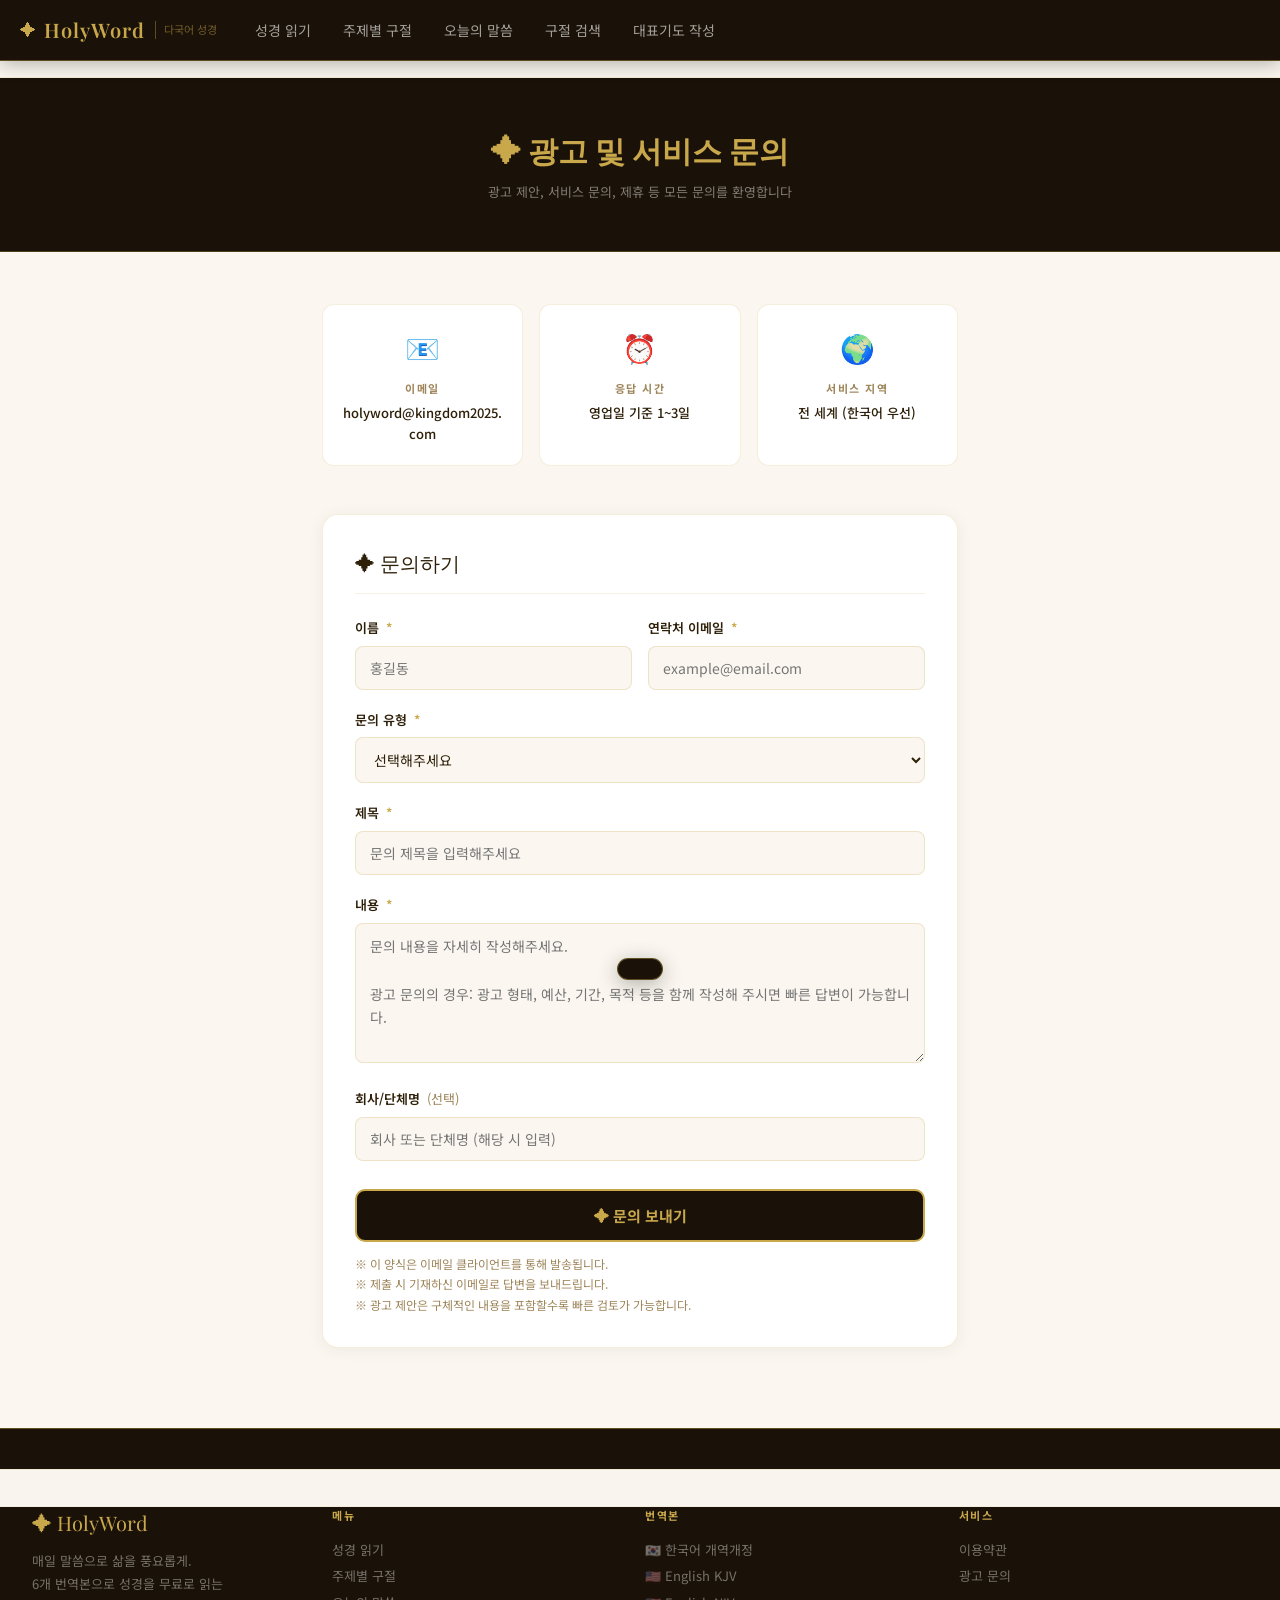
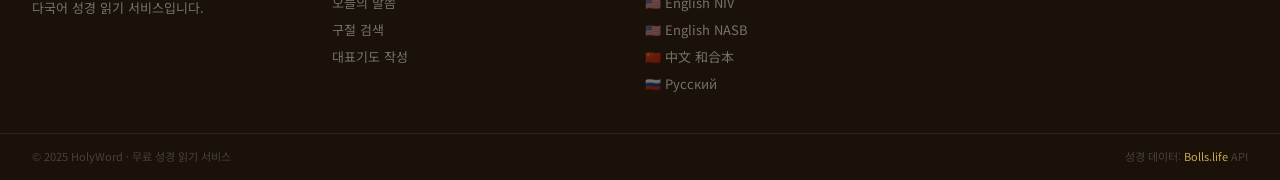
==== contact.html @ 4556d0f0 "Add files via upload" ====
<!DOCTYPE html>
<html lang="ko">
<head>
<meta charset="UTF-8">
<meta name="viewport" content="width=device-width, initial-scale=1.0">
<title>광고 문의 | HolyWord</title>
<link href="https://fonts.googleapis.com/css2?family=Playfair+Display:wght@400;700&family=Noto+Sans+KR:wght@300;400;500;700&display=swap" rel="stylesheet">
<script async src="https://pagead2.googlesyndication.com/pagead/js/adsbygoogle.js?client=ca-pub-8675368228460145" crossorigin="anonymous"></script>
<link rel="stylesheet" href="../css/style.css">
<style>
.contact-hero{background:#1A1208;padding:48px 32px;text-align:center;border-bottom:1px solid rgba(201,168,76,0.3);}
.contact-hero h1{font-family:'Playfair Display',serif;color:#C9A84C;font-size:30px;margin-bottom:8px;}
.contact-hero p{color:rgba(255,255,255,0.45);font-size:13px;}
.contact-wrap{max-width:700px;margin:0 auto;padding:52px 32px 80px;}

/* 정보 카드 */
.info-cards{display:grid;grid-template-columns:repeat(3,1fr);gap:16px;margin-bottom:48px;}
.info-card{background:white;border:1px solid rgba(201,168,76,0.2);border-radius:12px;padding:20px;text-align:center;}
.info-card-icon{font-size:28px;margin-bottom:10px;}
.info-card-title{font-size:11px;color:#9E855A;text-transform:uppercase;letter-spacing:1.5px;margin-bottom:6px;font-weight:700;}
.info-card-val{font-size:13px;color:#2D1F08;font-weight:500;word-break:break-all;}

/* 폼 */
.form-section{background:white;border:1px solid rgba(201,168,76,0.2);border-radius:16px;padding:32px;box-shadow:0 2px 16px rgba(0,0,0,0.06);}
.form-title{font-family:'Playfair Display',serif;font-size:20px;color:#2D1F08;margin-bottom:24px;padding-bottom:14px;border-bottom:1px solid rgba(201,168,76,0.15);}
.form-row{margin-bottom:20px;}
.form-label{display:block;font-size:13px;font-weight:600;color:#2D1F08;margin-bottom:7px;}
.form-label span{color:#C9A84C;margin-left:3px;}
.form-input,.form-select,.form-textarea{
  width:100%;background:#FBF7F0;border:1px solid rgba(201,168,76,0.25);
  border-radius:8px;color:#2D1F08;padding:11px 14px;font-size:14px;
  font-family:'Noto Sans KR',sans-serif;outline:none;transition:border-color 0.2s;
  box-sizing:border-box;
}
.form-input:focus,.form-select:focus,.form-textarea:focus{border-color:#C9A84C;background:white;}
.form-textarea{resize:vertical;min-height:140px;line-height:1.7;}
.form-select option{background:white;color:#2D1F08;}
.form-row-2{display:grid;grid-template-columns:1fr 1fr;gap:16px;}
.submit-btn{
  width:100%;background:#1A1208;color:#C9A84C;border:2px solid #C9A84C;
  padding:14px;border-radius:10px;font-size:15px;font-weight:700;cursor:pointer;
  font-family:'Noto Sans KR',sans-serif;transition:all 0.2s;margin-top:8px;
}
.submit-btn:hover{background:#C9A84C;color:#1A1208;}
.form-notice{font-size:12px;color:#9E855A;margin-top:12px;line-height:1.7;word-break:keep-all;}

/* 완료 메시지 */
.success-msg{
  display:none;text-align:center;padding:48px 24px;
  background:#FBF7F0;border-radius:12px;border:1px solid rgba(201,168,76,0.2);
}
.success-msg.show{display:block;}
.success-icon{font-size:48px;margin-bottom:16px;}
.success-title{font-family:'Playfair Display',serif;font-size:22px;color:#C9A84C;margin-bottom:10px;}
.success-desc{font-size:14px;color:#6B5735;line-height:1.7;}

.toast{position:fixed;bottom:-80px;left:50%;transform:translateX(-50%);background:#1A1208;color:#C9A84C;padding:10px 22px;border-radius:24px;font-size:13px;border:1px solid rgba(201,168,76,0.4);transition:bottom 0.3s;z-index:9999;white-space:nowrap;font-family:'Noto Sans KR',sans-serif;}
.toast.show{bottom:30px;}

@media(max-width:600px){
  .info-cards{grid-template-columns:1fr;}
  .form-row-2{grid-template-columns:1fr;}
}
</style>
</head>
<body>

<header class="site-header">
  <div class="header-inner">
    <a href="../index.html" class="logo">
      <span class="logo-cross">✦</span>
      <span class="logo-text">HolyWord</span>
      <span class="logo-sub">다국어 성경</span>
    </a>
    <nav class="header-nav">
      <a href="../index.html" class="nav-link">성경 읽기</a>
      <a href="topics.html" class="nav-link">주제별 구절</a>
      <a href="daily.html" class="nav-link">오늘의 말씀</a>
      <a href="search.html" class="nav-link">구절 검색</a>
      <a href="prayer.html" class="nav-link">대표기도 작성</a>
    </nav>
  </div>
</header>

<!-- 상단 광고 -->
<div style="text-align:center;padding:8px 0;background:#F9F5EE;border-bottom:1px solid rgba(201,168,76,0.15);">
  <ins class="adsbygoogle" style="display:block"
       data-ad-client="ca-pub-8675368228460145"
       data-ad-slot="2926108557"
       data-ad-format="auto"
       data-full-width-responsive="true"></ins>
  <script>(adsbygoogle = window.adsbygoogle || []).push({});</script>
</div>

<div class="contact-hero">
  <h1>✦ 광고 및 서비스 문의</h1>
  <p>광고 제안, 서비스 문의, 제휴 등 모든 문의를 환영합니다</p>
</div>

<div class="contact-wrap">

  <!-- 안내 카드 -->
  <div class="info-cards">
    <div class="info-card">
      <div class="info-card-icon">📧</div>
      <div class="info-card-title">이메일</div>
      <div class="info-card-val">holyword@kingdom2025.com</div>
    </div>
    <div class="info-card">
      <div class="info-card-icon">⏰</div>
      <div class="info-card-title">응답 시간</div>
      <div class="info-card-val">영업일 기준 1~3일</div>
    </div>
    <div class="info-card">
      <div class="info-card-icon">🌍</div>
      <div class="info-card-title">서비스 지역</div>
      <div class="info-card-val">전 세계 (한국어 우선)</div>
    </div>
  </div>

  <!-- 중간 광고 -->
  <div style="margin-bottom:32px;text-align:center;">
    <ins class="adsbygoogle" style="display:block"
         data-ad-client="ca-pub-8675368228460145"
         data-ad-slot="2240680444"
         data-ad-format="auto"
         data-full-width-responsive="true"></ins>
    <script>(adsbygoogle = window.adsbygoogle || []).push({});</script>
  </div>

  <!-- 문의 폼 -->
  <div class="form-section" id="formSection">
    <div class="form-title">✦ 문의하기</div>

    <div class="form-row-2">
      <div class="form-row">
        <label class="form-label">이름 <span>*</span></label>
        <input type="text" class="form-input" id="fName" placeholder="홍길동">
      </div>
      <div class="form-row">
        <label class="form-label">연락처 이메일 <span>*</span></label>
        <input type="email" class="form-input" id="fEmail" placeholder="example@email.com">
      </div>
    </div>

    <div class="form-row">
      <label class="form-label">문의 유형 <span>*</span></label>
      <select class="form-select" id="fType">
        <option value="">선택해주세요</option>
        <option value="ad_propose">광고 제안</option>
        <option value="ad_inquiry">광고 문의</option>
        <option value="partnership">제휴 / 협업</option>
        <option value="service">서비스 문의</option>
        <option value="error">오류 신고</option>
        <option value="other">기타</option>
      </select>
    </div>

    <div class="form-row">
      <label class="form-label">제목 <span>*</span></label>
      <input type="text" class="form-input" id="fSubject" placeholder="문의 제목을 입력해주세요">
    </div>

    <div class="form-row">
      <label class="form-label">내용 <span>*</span></label>
      <textarea class="form-textarea" id="fContent"
        placeholder="문의 내용을 자세히 작성해주세요.&#10;&#10;광고 문의의 경우: 광고 형태, 예산, 기간, 목적 등을 함께 작성해 주시면 빠른 답변이 가능합니다."></textarea>
    </div>

    <div class="form-row">
      <label class="form-label">회사/단체명 <span style="color:#9E855A;font-weight:400;">(선택)</span></label>
      <input type="text" class="form-input" id="fCompany" placeholder="회사 또는 단체명 (해당 시 입력)">
    </div>

    <button class="submit-btn" onclick="submitForm()">✦ 문의 보내기</button>

    <p class="form-notice">
      ※ 이 양식은 이메일 클라이언트를 통해 발송됩니다.<br>
      ※ 제출 시 기재하신 이메일로 답변을 보내드립니다.<br>
      ※ 광고 제안은 구체적인 내용을 포함할수록 빠른 검토가 가능합니다.
    </p>
  </div>

  <!-- 완료 메시지 -->
  <div class="success-msg" id="successMsg">
    <div class="success-icon">✉️</div>
    <div class="success-title">문의가 전송되었습니다!</div>
    <p class="success-desc">
      소중한 문의 감사합니다.<br>
      영업일 기준 1~3일 내에 이메일로 답변드리겠습니다.<br><br>
      <a href="../index.html" style="color:#C9A84C;text-decoration:none;font-weight:700;">← 성경 읽기로 돌아가기</a>
    </p>
  </div>

</div>

<footer class="site-footer">

  <!-- 푸터 상단 디스플레이 광고 (중간 위치) -->
  <div style="padding:18px 32px;background:#F9F5EE;border-top:1px solid rgba(201,168,76,0.15);border-bottom:1px solid rgba(201,168,76,0.1);text-align:center;">
    <ins class="adsbygoogle"
         style="display:block"
         data-ad-client="ca-pub-8675368228460145"
         data-ad-slot="4520193575"
         data-ad-format="auto"
         data-full-width-responsive="true"></ins>
    <script>(adsbygoogle = window.adsbygoogle || []).push({});</script>
  </div>

  <div class="footer-inner">

    <!-- 브랜드 -->
    <div class="footer-brand">
      <div class="footer-logo">✦ HolyWord</div>
      <p class="footer-desc">
        매일 말씀으로 삶을 풍요롭게.<br>
        6개 번역본으로 성경을 무료로 읽는<br>
        다국어 성경 읽기 서비스입니다.
      </p>
    </div>

    <div class="footer-links-group">

      <!-- 메뉴 -->
      <div class="footer-col">
        <div class="footer-col-title">메뉴</div>
        <a href="../index.html">성경 읽기</a>
        <a href="topics.html">주제별 구절</a>
        <a href="daily.html">오늘의 말씀</a>
        <a href="search.html">구절 검색</a>
        <a href="prayer.html">대표기도 작성</a>
      </div>

      <!-- 번역본 -->
      <div class="footer-col">
        <div class="footer-col-title">번역본</div>
        <a href="../index.html?lang=KRV">🇰🇷 한국어 개역개정</a>
        <a href="../index.html?lang=KJV">🇺🇸 English KJV</a>
        <a href="../index.html?lang=NIV">🇺🇸 English NIV</a>
        <a href="../index.html?lang=NASB">🇺🇸 English NASB</a>
        <a href="../index.html?lang=CUV">🇨🇳 中文 和合本</a>
        <a href="../index.html?lang=SYNOD">🇷🇺 Русский</a>
      </div>

      <!-- 서비스 -->
      <div class="footer-col">
        <div class="footer-col-title">서비스</div>
        <a href="terms.html">이용약관</a>
        <a href="contact.html">광고 문의</a>
      </div>

    </div>
  </div>

  <div class="footer-bottom">
    <span>© 2025 HolyWord · 무료 성경 읽기 서비스</span>
    <span>성경 데이터: <a href="https://bolls.life" target="_blank" rel="noopener" style="color:#C9A84C;text-decoration:none;">Bolls.life</a> API</span>
  </div>
</footer>

<div class="toast" id="toast"></div>

<script>
function submitForm() {
  const name    = document.getElementById('fName').value.trim();
  const email   = document.getElementById('fEmail').value.trim();
  const type    = document.getElementById('fType').value;
  const subject = document.getElementById('fSubject').value.trim();
  const content = document.getElementById('fContent').value.trim();
  const company = document.getElementById('fCompany').value.trim();

  if (!name)    { showToast('이름을 입력해주세요'); return; }
  if (!email || !email.includes('@')) { showToast('올바른 이메일을 입력해주세요'); return; }
  if (!type)    { showToast('문의 유형을 선택해주세요'); return; }
  if (!subject) { showToast('제목을 입력해주세요'); return; }
  if (!content || content.length < 10) { showToast('내용을 10자 이상 입력해주세요'); return; }

  // mailto 링크로 이메일 발송
  const typeLabels = {
    ad_propose: '광고 제안', ad_inquiry: '광고 문의',
    partnership: '제휴/협업', service: '서비스 문의',
    error: '오류 신고', other: '기타'
  };
  const bodyText = [
    `[문의 유형] ${typeLabels[type] || type}`,
    `[이름] ${name}`,
    `[이메일] ${email}`,
    company ? `[회사/단체] ${company}` : '',
    '',
    `[내용]`,
    content,
    '',
    '---',
    'HolyWord 문의 양식을 통해 발송된 메일입니다.',
    'https://bible2.kingdom2025.com'
  ].filter(Boolean).join('\n');

  const mailtoLink = `mailto:holyword@kingdom2025.com?subject=${encodeURIComponent('[HolyWord] ' + subject)}&body=${encodeURIComponent(bodyText)}`;
  window.location.href = mailtoLink;

  // 완료 화면 표시
  setTimeout(() => {
    document.getElementById('formSection').style.display = 'none';
    document.getElementById('successMsg').classList.add('show');
  }, 500);
}

function showToast(msg) {
  const t = document.getElementById('toast');
  t.textContent = msg;
  t.classList.add('show');
  setTimeout(() => t.classList.remove('show'), 2500);
}
</script>
</body>
</html>
---- css/style.css ----
/* =============================================
   HOLYWORD - 다국어 성경 읽기 서비스
   Main Stylesheet
   ============================================= */

*, *::before, *::after {
  box-sizing: border-box;
  margin: 0;
  padding: 0;
}

:root {
  --gold: #C9A84C;
  --gold-light: #F5E6C0;
  --gold-dark: #9A7A2E;
  --dark: #1A1208;
  --dark2: #241A0D;
  --dark3: #2D2010;
  --cream: #FBF7F0;
  --cream2: #F5EFE5;
  --text-primary: #2D1F08;
  --text-secondary: #6B5735;
  --text-muted: #9E855A;
  --border: rgba(201,168,76,0.2);
  --border-strong: rgba(201,168,76,0.4);
  --white: #FFFFFF;
  --ad-bg: #F9F5EE;
  --ad-border: rgba(201,168,76,0.3);
  --radius-sm: 6px;
  --radius-md: 10px;
  --radius-lg: 16px;
  --shadow-sm: 0 1px 4px rgba(0,0,0,0.06);
  --shadow-md: 0 4px 16px rgba(0,0,0,0.1);
  --font-serif: 'Playfair Display', 'Noto Serif', Georgia, serif;
  --font-sans: 'Noto Sans KR', sans-serif;
  --font-size-verse: 18px;
}

html { scroll-behavior: smooth; }

body {
  font-family: var(--font-sans);
  background: var(--cream);
  color: var(--text-primary);
  font-size: 15px;
  line-height: 1.6;
  -webkit-font-smoothing: antialiased;
}

a { color: inherit; text-decoration: none; }
button { cursor: pointer; font-family: var(--font-sans); }

/* ============================================= */
/* HEADER */
/* ============================================= */
.site-header {
  position: sticky;
  top: 0;
  z-index: 200;
  background: var(--dark);
  border-bottom: 1px solid var(--border-strong);
  box-shadow: 0 2px 20px rgba(0,0,0,0.3);
}

.header-inner {
  max-width: 1600px;
  margin: 0 auto;
  padding: 0 20px;
  height: 60px;
  display: flex;
  align-items: center;
  gap: 24px;
}

.logo {
  display: flex;
  align-items: center;
  gap: 8px;
  flex-shrink: 0;
}
.logo-cross { color: var(--gold); font-size: 16px; }
.logo-text {
  font-family: var(--font-serif);
  color: var(--gold);
  font-size: 20px;
  letter-spacing: 1px;
  font-weight: 600;
}
.logo-sub {
  color: rgba(201,168,76,0.5);
  font-size: 11px;
  border-left: 1px solid var(--border-strong);
  padding-left: 8px;
  margin-left: 2px;
}

.header-nav {
  display: flex;
  gap: 4px;
  flex: 1;
}
.nav-link {
  color: rgba(255,255,255,0.6);
  padding: 6px 14px;
  border-radius: var(--radius-sm);
  font-size: 14px;
  transition: all 0.2s;
}
.nav-link:hover { color: var(--gold); background: rgba(201,168,76,0.1); }
.nav-link.active { color: var(--gold); }

/* 언어 선택 */
.lang-picker { position: relative; }
.lang-current {
  display: flex;
  align-items: center;
  gap: 6px;
  background: rgba(201,168,76,0.1);
  border: 1px solid var(--border-strong);
  color: var(--gold);
  padding: 6px 12px;
  border-radius: 20px;
  font-size: 13px;
  transition: all 0.2s;
  white-space: nowrap;
}
.lang-current:hover { background: rgba(201,168,76,0.2); }
.chevron { font-size: 10px; opacity: 0.7; }

.lang-dropdown {
  position: absolute;
  top: calc(100% + 8px);
  right: 0;
  background: var(--dark2);
  border: 1px solid var(--border-strong);
  border-radius: var(--radius-md);
  overflow: hidden;
  min-width: 160px;
  display: none;
  box-shadow: var(--shadow-md);
  z-index: 300;
}
.lang-dropdown.open { display: block; }
.lang-dropdown button {
  display: block;
  width: 100%;
  text-align: left;
  background: transparent;
  border: none;
  color: rgba(255,255,255,0.75);
  padding: 10px 16px;
  font-size: 13px;
  transition: all 0.15s;
}
.lang-dropdown button:hover { background: rgba(201,168,76,0.15); color: var(--gold); }

.hamburger {
  display: none;
  flex-direction: column;
  gap: 5px;
  background: none;
  border: none;
  padding: 8px;
}
.hamburger span {
  display: block;
  width: 22px;
  height: 2px;
  background: var(--gold);
  border-radius: 2px;
  transition: all 0.3s;
}

/* ============================================= */
/* AD ZONES */
/* ============================================= */
/* 광고 - 자연스럽게 (박스 없음) */
.ad-zone { display: block; }
.ad-label { display: none; }
.ad-placeholder { display: none; }
.ad-demo-text { display: none; }
.ad-in-article { margin: 24px 0; text-align: center; }
.ad-leaderboard { padding: 6px 0; text-align: center; background: transparent; }

/* ============================================= */
/* MAIN LAYOUT */
/* ============================================= */
.main-wrapper {
  display: grid;
  grid-template-columns: 230px 1fr 340px;
  max-width: 1600px;
  margin: 0 auto;
  min-height: calc(100vh - 200px);
}

/* ============================================= */
/* LEFT SIDEBAR - BIBLE LIST */
/* ============================================= */
.sidebar-bible-list {
  background: var(--dark2);
  border-right: 1px solid var(--border-strong);
  overflow-y: auto;
  max-height: calc(100vh - 152px);
  position: sticky;
  top: 60px;
  scrollbar-width: thin;
  scrollbar-color: var(--border-strong) transparent;
}

.sidebar-search {
  padding: 12px;
  position: sticky;
  top: 0;
  background: var(--dark2);
  z-index: 10;
  border-bottom: 1px solid var(--border);
}

.sidebar-search input {
  width: 100%;
  background: rgba(255,255,255,0.08);
  border: 1px solid var(--border-strong);
  border-radius: var(--radius-sm);
  color: #DDD;
  padding: 7px 10px;
  font-size: 12px;
  font-family: var(--font-sans);
  outline: none;
  transition: border-color 0.2s;
}
.sidebar-search input::placeholder { color: rgba(255,255,255,0.3); }
.sidebar-search input:focus { border-color: var(--gold); }

.testament-group { margin-bottom: 8px; }

.testament-header {
  padding: 14px 14px 6px;
  font-size: 10px;
  color: var(--gold);
  text-transform: uppercase;
  letter-spacing: 2px;
  font-weight: 700;
  border-top: 1px solid var(--border);
}

.book-category {
  padding: 8px 14px 3px;
  font-size: 9px;
  color: rgba(201,168,76,0.5);
  text-transform: uppercase;
  letter-spacing: 1.5px;
}

.book-item {
  display: block;
  width: 100%;
  text-align: left;
  background: transparent;
  border: none;
  border-left: 2px solid transparent;
  color: rgba(220,210,195,0.8);
  padding: 7px 14px;
  font-size: 13px;
  transition: all 0.15s;
  line-height: 1.4;
}
.book-item:hover {
  background: rgba(201,168,76,0.08);
  color: var(--gold-light);
  border-left-color: rgba(201,168,76,0.4);
}
.book-item.active {
  background: rgba(201,168,76,0.15);
  color: var(--gold);
  border-left-color: var(--gold);
  font-weight: 500;
}

/* ============================================= */
/* MAIN CONTENT */
/* ============================================= */
.content-main {
  padding: 28px 36px 48px;
  min-width: 0;
}

.breadcrumb {
  display: flex;
  align-items: center;
  gap: 6px;
  font-size: 12px;
  color: var(--text-muted);
  margin-bottom: 20px;
}
.bc-sep { opacity: 0.5; }

.chapter-header {
  display: flex;
  align-items: flex-end;
  justify-content: space-between;
  margin-bottom: 16px;
  flex-wrap: wrap;
  gap: 12px;
}

.chapter-book-name {
  font-family: var(--font-serif);
  font-size: 32px;
  color: var(--dark);
  font-weight: 700;
  line-height: 1.2;
}

.chapter-number {
  font-size: 13px;
  color: var(--text-muted);
  font-style: italic;
  margin-top: 4px;
}

.chapter-controls {
  display: flex;
  gap: 8px;
}

.ctrl-btn {
  display: flex;
  align-items: center;
  gap: 6px;
  background: var(--dark);
  color: var(--gold);
  border: 1px solid var(--border-strong);
  padding: 8px 16px;
  border-radius: var(--radius-sm);
  font-size: 13px;
  transition: all 0.2s;
}
.ctrl-btn:hover { background: var(--gold); color: var(--dark); border-color: var(--gold); }

.reading-toolbar {
  display: flex;
  align-items: center;
  gap: 10px;
  padding: 10px 0;
  border-bottom: 1px solid var(--border);
  margin-bottom: 16px;
  flex-wrap: wrap;
}

.toolbar-label { font-size: 12px; color: var(--text-muted); }
.toolbar-sep { color: var(--border-strong); }

.font-btn {
  background: transparent;
  border: 1px solid var(--border);
  color: var(--text-secondary);
  padding: 3px 10px;
  border-radius: 4px;
  font-size: 12px;
  transition: all 0.15s;
}
.font-btn:hover { border-color: var(--gold); color: var(--gold); }

.progress-mini {
  width: 80px;
  height: 4px;
  background: var(--border);
  border-radius: 2px;
  overflow: hidden;
}
.progress-mini-fill {
  height: 100%;
  background: var(--gold);
  border-radius: 2px;
  transition: width 0.4s ease;
}
.progress-text { font-size: 11px; color: var(--text-muted); }

.chapter-grid-wrapper {
  margin-bottom: 24px;
}
.chapter-grid {
  display: flex;
  flex-wrap: wrap;
  gap: 5px;
}

.ch-num-btn {
  width: 36px;
  height: 36px;
  background: transparent;
  border: 1px solid var(--border);
  border-radius: 50%;
  color: var(--text-muted);
  font-size: 12px;
  transition: all 0.15s;
  display: flex;
  align-items: center;
  justify-content: center;
}
.ch-num-btn:hover { border-color: var(--gold); color: var(--gold); background: rgba(201,168,76,0.05); }
.ch-num-btn.active { background: var(--gold); color: var(--dark); border-color: var(--gold); font-weight: 700; }

/* ============================================= */
/* BIBLE TEXT */
/* ============================================= */
.bible-text {
  font-size: var(--font-size-verse);
  line-height: 1;
  margin-bottom: 12px;
}

.verse-row {
  display: flex;
  gap: 12px;
  padding: 11px 12px;
  border-radius: var(--radius-sm);
  cursor: pointer;
  transition: background 0.15s;
  margin-bottom: 4px;
  position: relative;
}
.verse-row:hover { background: rgba(201,168,76,0.06); }
.verse-row.highlighted {
  background: rgba(201,168,76,0.12);
  border-left: 3px solid var(--gold);
  padding-left: 9px;
}

.v-num {
  font-family: var(--font-serif);
  font-size: 11px;
  color: var(--gold);
  font-weight: 700;
  min-width: 20px;
  margin-top: 5px;
  flex-shrink: 0;
}

.v-text {
  font-family: var(--font-serif);
  font-size: inherit;
  color: var(--text-primary);
  line-height: 1.8;
  letter-spacing: 0.01em;
}

/* 로딩 */
.loading-spinner {
  display: flex;
  flex-direction: column;
  align-items: center;
  gap: 16px;
  padding: 60px 0;
  color: var(--text-muted);
  font-size: 14px;
}
.spinner {
  width: 32px;
  height: 32px;
  border: 3px solid var(--border);
  border-top-color: var(--gold);
  border-radius: 50%;
  animation: spin 0.8s linear infinite;
}
@keyframes spin { to { transform: rotate(360deg); } }

/* ============================================= */
/* CHAPTER NAV BOTTOM */
/* ============================================= */
.chapter-nav-bottom {
  display: flex;
  align-items: center;
  justify-content: space-between;
  gap: 16px;
  margin: 36px 0;
  padding: 20px;
  background: var(--cream2);
  border-radius: var(--radius-lg);
  border: 1px solid var(--border);
}

.nav-big-btn {
  background: var(--dark);
  color: var(--gold);
  border: 1px solid var(--border-strong);
  padding: 10px 22px;
  border-radius: var(--radius-sm);
  font-size: 14px;
  transition: all 0.2s;
}
.nav-big-btn:hover { background: rgba(201,168,76,0.15); }
.nav-big-btn.primary { background: var(--gold); color: var(--dark); font-weight: 600; }
.nav-big-btn.primary:hover { background: var(--gold-dark); }

.nav-book-info {
  font-family: var(--font-serif);
  font-size: 16px;
  color: var(--text-secondary);
  text-align: center;
}

/* 관련 구절 */
.related-section { margin-top: 40px; }
.related-title {
  font-family: var(--font-serif);
  font-size: 18px;
  margin-bottom: 16px;
  color: var(--text-primary);
}
.related-grid {
  display: grid;
  grid-template-columns: repeat(3, 1fr);
  gap: 10px;
}
.related-card {
  background: var(--cream2);
  border: 1px solid var(--border);
  border-radius: var(--radius-sm);
  padding: 12px 14px;
  font-size: 13px;
  color: var(--text-secondary);
  text-align: center;
  transition: all 0.2s;
}
.related-card:hover { border-color: var(--gold); color: var(--gold); background: rgba(201,168,76,0.05); }

/* ============================================= */
/* RIGHT SIDEBAR */
/* ============================================= */
.sidebar-right {
  background: var(--cream2);
  border-left: 1px solid var(--border);
  padding: 20px 18px;
  overflow-y: auto;
  max-height: calc(100vh - 152px);
  position: sticky;
  top: 60px;
  scrollbar-width: thin;
}

.widget {
  margin-bottom: 24px;
  padding-bottom: 24px;
  border-bottom: 1px solid var(--border);
}
.widget:last-child { border-bottom: none; }

.widget-header {
  font-size: 11px;
  color: var(--text-muted);
  text-transform: uppercase;
  letter-spacing: 1.5px;
  font-weight: 600;
  margin-bottom: 14px;
}

/* 오늘의 말씀 */
.daily-verse-widget {
  background: var(--dark);
  border-radius: var(--radius-md);
  padding: 20px;
  border: 1px solid var(--border-strong);
}
.daily-verse-text {
  font-family: var(--font-serif);
  font-size: 14px;
  color: #E8DCC8;
  line-height: 1.75;
  font-style: italic;
  margin-bottom: 12px;
}
.daily-verse-ref {
  font-size: 12px;
  color: var(--gold);
  font-weight: 600;
  margin-bottom: 14px;
}
.share-verse-btn {
  width: 100%;
  background: rgba(201,168,76,0.15);
  border: 1px solid var(--border-strong);
  color: var(--gold);
  padding: 8px;
  border-radius: var(--radius-sm);
  font-size: 12px;
  transition: all 0.2s;
}
.share-verse-btn:hover { background: var(--gold); color: var(--dark); }

/* 공유 버튼 */
.share-buttons {
  display: grid;
  grid-template-columns: 1fr 1fr;
  gap: 8px;
}
.share-btn {
  display: flex;
  align-items: center;
  justify-content: center;
  gap: 6px;
  padding: 9px 10px;
  border-radius: var(--radius-sm);
  font-size: 12px;
  border: 1px solid var(--border);
  background: transparent;
  color: var(--text-secondary);
  transition: all 0.2s;
  white-space: nowrap;
}
.share-btn:hover { background: var(--gold); color: var(--dark); border-color: var(--gold); }

/* 주제 목록 */
.topic-list { display: flex; flex-direction: column; gap: 4px; }
.topic-item {
  display: flex;
  align-items: center;
  gap: 8px;
  padding: 8px 10px;
  border-radius: var(--radius-sm);
  font-size: 13px;
  color: var(--text-secondary);
  transition: all 0.15s;
  border: 1px solid transparent;
}
.topic-item:hover { background: rgba(201,168,76,0.08); border-color: var(--border); color: var(--gold-dark); }

/* 뉴스레터 */
.newsletter-widget {
  background: linear-gradient(135deg, var(--dark2), var(--dark3));
  border-radius: var(--radius-md);
  padding: 20px;
  border: 1px solid var(--border-strong);
}
.newsletter-widget .widget-header { color: var(--gold); }
.newsletter-desc { font-size: 13px; color: rgba(220,210,195,0.8); margin-bottom: 14px; line-height: 1.5; }
.email-input {
  width: 100%;
  background: rgba(255,255,255,0.08);
  border: 1px solid var(--border-strong);
  border-radius: var(--radius-sm);
  color: #DDD;
  padding: 9px 12px;
  font-size: 13px;
  font-family: var(--font-sans);
  margin-bottom: 8px;
  outline: none;
  transition: border-color 0.2s;
}
.email-input:focus { border-color: var(--gold); }
.email-input::placeholder { color: rgba(255,255,255,0.3); }
.subscribe-btn {
  width: 100%;
  background: var(--gold);
  color: var(--dark);
  border: none;
  padding: 10px;
  border-radius: var(--radius-sm);
  font-size: 13px;
  font-weight: 700;
  transition: all 0.2s;
}
.subscribe-btn:hover { background: var(--gold-dark); }
.newsletter-note { font-size: 10px; color: rgba(255,255,255,0.3); text-align: center; margin-top: 8px; }

/* ============================================= */
/* VERSE POPUP */
/* ============================================= */
.verse-popup {
  position: fixed;
  bottom: -200px;
  left: 50%;
  transform: translateX(-50%);
  background: var(--dark);
  border: 1px solid var(--border-strong);
  border-radius: var(--radius-md);
  padding: 16px 20px;
  max-width: 480px;
  width: 90%;
  box-shadow: 0 8px 40px rgba(0,0,0,0.4);
  transition: bottom 0.3s cubic-bezier(0.34, 1.56, 0.64, 1);
  z-index: 500;
}
.verse-popup.show { bottom: 24px; }
.popup-verse {
  font-family: var(--font-serif);
  font-size: 14px;
  color: #E8DCC8;
  margin-bottom: 14px;
  line-height: 1.7;
  font-style: italic;
}
.popup-actions {
  display: flex;
  gap: 8px;
  justify-content: flex-end;
}
.popup-actions button {
  background: rgba(201,168,76,0.15);
  border: 1px solid var(--border-strong);
  color: var(--gold);
  padding: 6px 14px;
  border-radius: var(--radius-sm);
  font-size: 12px;
  transition: all 0.15s;
}
.popup-actions button:hover { background: var(--gold); color: var(--dark); }

/* ============================================= */
/* TOAST */
/* ============================================= */
.toast {
  position: fixed;
  bottom: -80px;
  left: 50%;
  transform: translateX(-50%);
  background: var(--dark);
  color: var(--gold);
  padding: 10px 22px;
  border-radius: 24px;
  font-size: 13px;
  border: 1px solid var(--border-strong);
  transition: bottom 0.3s ease;
  z-index: 9999;
  white-space: nowrap;
  box-shadow: 0 4px 20px rgba(0,0,0,0.3);
  pointer-events: none;
}
.toast.show { bottom: 30px; }

/* ============================================= */
/* FOOTER */
/* ============================================= */
/* ===== FOOTER ===== */
.site-footer {
  background: var(--dark);
  border-top: 1px solid var(--border-strong);
  padding: 40px 0 0;
}
.footer-inner {
  max-width: 1280px;
  margin: 0 auto;
  padding: 0 32px 36px;
  display: grid;
  grid-template-columns: 260px 1fr;
  gap: 40px;
}
.footer-logo {
  font-family: var(--font-serif);
  color: var(--gold);
  font-size: 20px;
  margin-bottom: 10px;
}
.footer-desc {
  font-size: 13px;
  color: rgba(255,255,255,0.4);
  line-height: 1.8;
  word-break: keep-all;
  word-wrap: break-word;
}
.footer-links-group {
  display: grid;
  grid-template-columns: repeat(3, 1fr);
  gap: 24px;
}
.footer-col-title {
  color: var(--gold);
  font-size: 11px;
  text-transform: uppercase;
  letter-spacing: 1.5px;
  font-weight: 700;
  margin-bottom: 12px;
}
.footer-col a {
  display: block;
  color: rgba(255,255,255,0.4);
  font-size: 13px;
  padding: 3px 0;
  transition: color 0.15s;
  word-break: keep-all;
}
.footer-col a:hover { color: var(--gold); }

.footer-bottom {
  border-top: 1px solid rgba(255,255,255,0.08);
  padding: 14px 32px;
  display: flex;
  justify-content: space-between;
  align-items: center;
  font-size: 11px;
  color: rgba(255,255,255,0.2);
  flex-wrap: wrap;
  gap: 6px;
  max-width: 1280px;
  margin: 0 auto;
}

@media (max-width: 860px) {
  .footer-inner {
    grid-template-columns: 1fr;
    gap: 28px;
    padding-bottom: 24px;
  }
  .footer-links-group {
    grid-template-columns: repeat(2, 1fr);
    gap: 20px;
  }
}
@media (max-width: 480px) {
  .footer-links-group {
    grid-template-columns: 1fr;
  }
  .footer-bottom {
    flex-direction: column;
    align-items: flex-start;
    gap: 4px;
  }
}

/* ============================================= */
/* MOBILE OVERLAY */
/* ============================================= */
.mobile-overlay {
  display: none;
  position: fixed;
  inset: 0;
  background: rgba(0,0,0,0.5);
  z-index: 150;
}
.mobile-overlay.show { display: block; }

/* ============================================= */
/* RESPONSIVE */
/* ============================================= */
@media (max-width: 1200px) {
  .main-wrapper { grid-template-columns: 200px 1fr 300px; }
  .content-main { padding: 24px 24px 48px; }
  .sidebar-right { padding: 16px 14px; }
  .ad-placeholder { max-width: 300px; }
}

@media (max-width: 960px) {
  .main-wrapper { grid-template-columns: 1fr; }
  .sidebar-bible-list {
    position: fixed;
    top: 60px;
    left: -240px;
    width: 240px;
    height: calc(100vh - 60px);
    z-index: 160;
    transition: left 0.3s ease;
    max-height: none;
  }
  .sidebar-bible-list.open { left: 0; }
  .sidebar-right { display: none; }
  .hamburger { display: flex; }
  .header-nav { display: none; }
  .content-main { padding: 20px 16px 40px; }
  .related-grid { grid-template-columns: repeat(2, 1fr); }
  .chapter-book-name { font-size: 26px; }
}

@media (max-width: 600px) {
  .logo-sub { display: none; }
  .lang-current span:not(.chevron) { display: none; }
  .related-grid { grid-template-columns: 1fr 1fr; }
  .share-buttons { grid-template-columns: 1fr; }
  .chapter-grid { gap: 4px; }
  .ch-num-btn { width: 32px; height: 32px; font-size: 11px; }
}
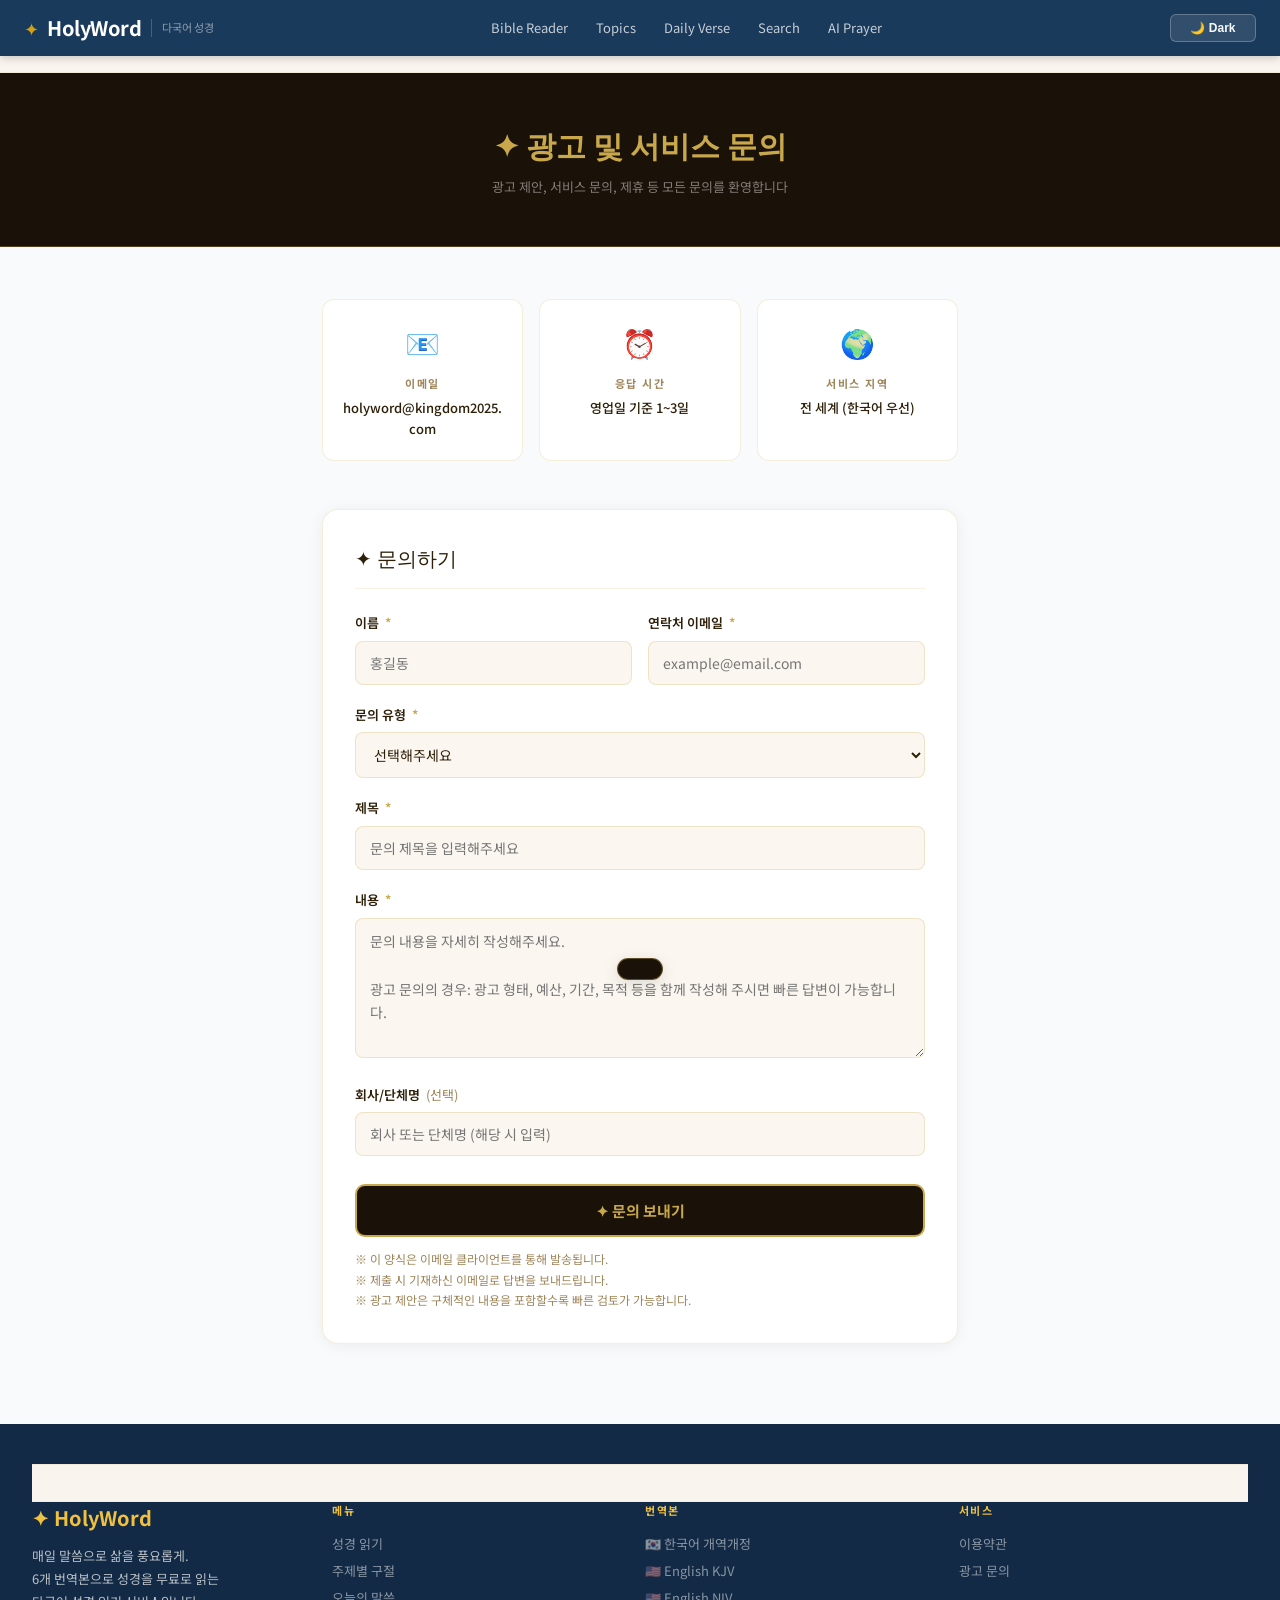
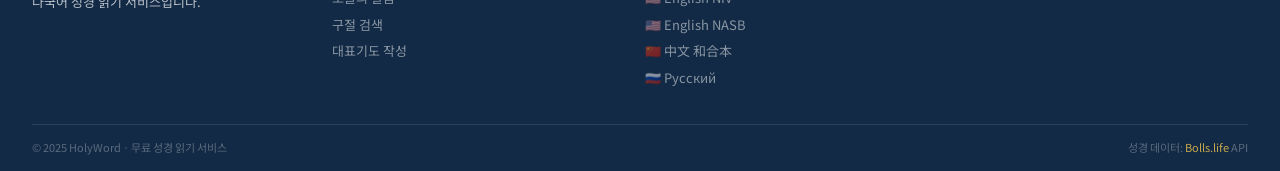
==== commit cf77f650: "feat: 검색 기능 추가 및 전면광고 최적화" ====
--- a/contact.html
+++ b/contact.html
@@ -312,5 +312,6 @@
   setTimeout(() => t.classList.remove('show'), 2500);
 }
 </script>
+<script src="js/theme.js"></script>
 </body>
 </html>
--- a/css/style.css
+++ b/css/style.css
@@ -1,870 +1,668 @@
-/* =============================================
-   HOLYWORD - 다국어 성경 읽기 서비스
-   Main Stylesheet
-   ============================================= */
-
-*, *::before, *::after {
-  box-sizing: border-box;
-  margin: 0;
-  padding: 0;
-}
-
+/* HolyWord Global v2 - Navy/White Professional Theme */
 :root {
-  --gold: #C9A84C;
-  --gold-light: #F5E6C0;
-  --gold-dark: #9A7A2E;
-  --dark: #1A1208;
-  --dark2: #241A0D;
-  --dark3: #2D2010;
-  --cream: #FBF7F0;
-  --cream2: #F5EFE5;
-  --text-primary: #2D1F08;
-  --text-secondary: #6B5735;
-  --text-muted: #9E855A;
-  --border: rgba(201,168,76,0.2);
-  --border-strong: rgba(201,168,76,0.4);
-  --white: #FFFFFF;
-  --ad-bg: #F9F5EE;
-  --ad-border: rgba(201,168,76,0.3);
-  --radius-sm: 6px;
-  --radius-md: 10px;
-  --radius-lg: 16px;
-  --shadow-sm: 0 1px 4px rgba(0,0,0,0.06);
-  --shadow-md: 0 4px 16px rgba(0,0,0,0.1);
-  --font-serif: 'Playfair Display', 'Noto Serif', Georgia, serif;
-  --font-sans: 'Noto Sans KR', sans-serif;
-  --font-size-verse: 18px;
-}
-
+  --navy: #1a3a5c;
+  --navy-dark: #122a45;
+  --navy-light: #2a5082;
+  --blue: #2563eb;
+  --blue-light: #3b82f6;
+  --gold: #d4a017;
+  --gold-light: #f0c040;
+  --white: #ffffff;
+  --gray-50: #f8fafc;
+  --gray-100: #f1f5f9;
+  --gray-200: #e2e8f0;
+  --gray-300: #cbd5e1;
+  --gray-500: #64748b;
+  --gray-700: #334155;
+  --gray-900: #0f172a;
+  --text: #1e293b;
+  --text-muted: #64748b;
+  --border: #e2e8f0;
+  --radius: 8px;
+  --radius-lg: 12px;
+  --shadow: 0 1px 3px rgba(0,0,0,0.1);
+  --shadow-md: 0 4px 16px rgba(0,0,0,0.12);
+  --font-sans: 'Inter', 'Noto Sans KR', sans-serif;
+  --font-serif: 'Georgia', 'Playfair Display', serif;
+}
+
+* { box-sizing: border-box; margin: 0; padding: 0; }
 html { scroll-behavior: smooth; }
-
 body {
   font-family: var(--font-sans);
-  background: var(--cream);
-  color: var(--text-primary);
-  font-size: 15px;
+  color: var(--text);
+  background: var(--gray-50);
   line-height: 1.6;
-  -webkit-font-smoothing: antialiased;
-}
-
-a { color: inherit; text-decoration: none; }
-button { cursor: pointer; font-family: var(--font-sans); }
-
-/* ============================================= */
-/* HEADER */
-/* ============================================= */
+}
+
+/* ===== HEADER ===== */
 .site-header {
+  background: var(--navy);
+  padding: 0 24px;
+  height: 56px;
+  display: flex;
+  align-items: center;
+  justify-content: space-between;
   position: sticky;
   top: 0;
-  z-index: 200;
-  background: var(--dark);
-  border-bottom: 1px solid var(--border-strong);
-  box-shadow: 0 2px 20px rgba(0,0,0,0.3);
-}
-
+  z-index: 1000;
+  box-shadow: 0 2px 8px rgba(0,0,0,0.2);
+}
 .header-inner {
-  max-width: 1600px;
-  margin: 0 auto;
-  padding: 0 20px;
-  height: 60px;
-  display: flex;
-  align-items: center;
-  gap: 24px;
-}
-
+  width: 100%;
+  display: flex;
+  align-items: center;
+  justify-content: space-between;
+  gap: 12px;
+}
 .logo {
   display: flex;
   align-items: center;
   gap: 8px;
-  flex-shrink: 0;
-}
-.logo-cross { color: var(--gold); font-size: 16px; }
-.logo-text {
-  font-family: var(--font-serif);
-  color: var(--gold);
-  font-size: 20px;
-  letter-spacing: 1px;
-  font-weight: 600;
-}
-.logo-sub {
-  color: rgba(201,168,76,0.5);
-  font-size: 11px;
-  border-left: 1px solid var(--border-strong);
-  padding-left: 8px;
-  margin-left: 2px;
-}
-
-.header-nav {
-  display: flex;
-  gap: 4px;
-  flex: 1;
-}
+  text-decoration: none;
+}
+.logo-cross { color: var(--gold); font-size: 18px; }
+.logo-text { color: white; font-size: 20px; font-weight: 700; letter-spacing: -0.5px; }
+.logo-sub { color: rgba(255,255,255,0.5); font-size: 11px; border-left: 1px solid rgba(255,255,255,0.2); padding-left: 10px; margin-left: 2px; }
+
+.header-nav { display: flex; align-items: center; gap: 4px; }
 .nav-link {
-  color: rgba(255,255,255,0.6);
-  padding: 6px 14px;
-  border-radius: var(--radius-sm);
-  font-size: 14px;
-  transition: all 0.2s;
-}
-.nav-link:hover { color: var(--gold); background: rgba(201,168,76,0.1); }
-.nav-link.active { color: var(--gold); }
-
-/* 언어 선택 */
+  color: rgba(255,255,255,0.75);
+  text-decoration: none;
+  font-size: 13px;
+  padding: 6px 12px;
+  border-radius: 6px;
+  transition: all 0.15s;
+  white-space: nowrap;
+}
+.nav-link:hover, .nav-link.active { color: white; background: rgba(255,255,255,0.12); }
+
+/* Lang picker */
+.header-actions {
+  display: flex;
+  align-items: center;
+  gap: 8px;
+}
 .lang-picker { position: relative; }
 .lang-current {
+  background: rgba(255,255,255,0.1);
+  border: 1px solid rgba(255,255,255,0.2);
+  color: white;
+  padding: 6px 12px;
+  border-radius: 6px;
+  cursor: pointer;
+  font-size: 13px;
   display: flex;
   align-items: center;
   gap: 6px;
-  background: rgba(201,168,76,0.1);
-  border: 1px solid var(--border-strong);
-  color: var(--gold);
-  padding: 6px 12px;
-  border-radius: 20px;
-  font-size: 13px;
-  transition: all 0.2s;
   white-space: nowrap;
 }
-.lang-current:hover { background: rgba(201,168,76,0.2); }
-.chevron { font-size: 10px; opacity: 0.7; }
-
+.lang-current:hover { background: rgba(255,255,255,0.18); }
+.dark-mode-btn {
+  background: rgba(255,255,255,0.1);
+  border: 1px solid rgba(255,255,255,0.25);
+  color: #f8fafc;
+  padding: 6px 10px;
+  border-radius: 6px;
+  cursor: pointer;
+  font-size: 12px;
+  font-weight: 600;
+  min-width: 86px;
+  white-space: nowrap;
+}
+.dark-mode-btn:hover { background: rgba(255,255,255,0.2); }
 .lang-dropdown {
+  display: none;
   position: absolute;
-  top: calc(100% + 8px);
   right: 0;
-  background: var(--dark2);
-  border: 1px solid var(--border-strong);
-  border-radius: var(--radius-md);
+  top: calc(100% + 6px);
+  background: white;
+  border: 1px solid var(--border);
+  border-radius: var(--radius-lg);
+  min-width: 220px;
+  box-shadow: var(--shadow-md);
+  z-index: 2000;
   overflow: hidden;
-  min-width: 160px;
-  display: none;
-  box-shadow: var(--shadow-md);
-  z-index: 300;
 }
 .lang-dropdown.open { display: block; }
 .lang-dropdown button {
-  display: block;
-  width: 100%;
-  text-align: left;
-  background: transparent;
-  border: none;
-  color: rgba(255,255,255,0.75);
+  display: flex;
+  width: 100%;
   padding: 10px 16px;
   font-size: 13px;
-  transition: all 0.15s;
-}
-.lang-dropdown button:hover { background: rgba(201,168,76,0.15); color: var(--gold); }
-
-.hamburger {
-  display: none;
-  flex-direction: column;
-  gap: 5px;
+  color: var(--text);
   background: none;
   border: none;
-  padding: 8px;
-}
-.hamburger span {
-  display: block;
-  width: 22px;
-  height: 2px;
-  background: var(--gold);
-  border-radius: 2px;
-  transition: all 0.3s;
-}
-
-/* ============================================= */
-/* AD ZONES */
-/* ============================================= */
-/* 광고 - 자연스럽게 (박스 없음) */
-.ad-zone { display: block; }
-.ad-label { display: none; }
-.ad-placeholder { display: none; }
-.ad-demo-text { display: none; }
-.ad-in-article { margin: 24px 0; text-align: center; }
-.ad-leaderboard { padding: 6px 0; text-align: center; background: transparent; }
-
-/* ============================================= */
-/* MAIN LAYOUT */
-/* ============================================= */
-.main-wrapper {
-  display: grid;
-  grid-template-columns: 230px 1fr 340px;
-  max-width: 1600px;
+  cursor: pointer;
+  text-align: left;
+  gap: 8px;
+  align-items: center;
+  justify-content: space-between;
+  transition: background 0.1s;
+}
+.lang-dropdown button:hover { background: var(--gray-50); }
+.lang-badge { font-size: 10px; color: var(--text-muted); }
+
+/* ===== TOP AD (Sticky horizontal) ===== */
+.ad-top-bar {
+  background: white;
+  border-bottom: 1px solid var(--border);
+  padding: 6px 0;
+  text-align: center;
+  min-height: 100px;
+  display: flex;
+  align-items: center;
+  justify-content: center;
+  width: 100%;
+  overflow: hidden;
+}
+.ad-top-bar ins {
+  display: block !important;
+  min-height: 90px;
+  width: 100%;
+  max-width: 728px;
+}
+
+/* ===== CONTROLS BAR ===== */
+.controls-bar {
+  background: var(--navy-dark);
+  padding: 10px 24px;
+  display: flex;
+  align-items: center;
+  gap: 12px;
+  flex-wrap: wrap;
+  justify-content: flex-start;
+}
+.controls-bar-inner {
+  display: flex;
+  align-items: center;
+  gap: 12px;
+  flex-wrap: wrap;
+  max-width: 1800px;
   margin: 0 auto;
-  min-height: calc(100vh - 200px);
-}
-
-/* ============================================= */
-/* LEFT SIDEBAR - BIBLE LIST */
-/* ============================================= */
-.sidebar-bible-list {
-  background: var(--dark2);
-  border-right: 1px solid var(--border-strong);
-  overflow-y: auto;
-  max-height: calc(100vh - 152px);
+  width: 100%;
+}
+.controls-bar .ctrl-group {
+  display: flex;
+  flex-direction: column;
+  gap: 3px;
+  min-width: 0;
+}
+.ctrl-label {
+  font-size: 10px;
+  color: rgba(255,255,255,0.5);
+  text-transform: uppercase;
+  letter-spacing: 1px;
+}
+.ctrl-select {
+  background: rgba(255,255,255,0.1);
+  border: 1px solid rgba(255,255,255,0.2);
+  color: white;
+  padding: 7px 10px;
+  border-radius: 6px;
+  font-size: 13px;
+  cursor: pointer;
+  min-width: 180px;
+  outline: none;
+}
+.ctrl-select:focus { border-color: var(--gold); }
+.ctrl-select option { background: var(--navy); color: white; }
+
+.ctrl-info {
+  background: rgba(255,255,255,0.08);
+  border: 1px solid rgba(255,255,255,0.15);
+  border-radius: 8px;
+  padding: 6px 14px;
+  color: white;
+  font-size: 12px;
+  margin-left: auto;
+}
+.ctrl-info strong { color: var(--gold-light); }
+
+/* ===== MAIN LAYOUT ===== */
+.main-layout {
+  display: flex;
+  flex-direction: row;
+  height: calc(100vh - 112px);
+  width: 100%;
+  position: relative;
+  overflow: hidden;
+}
+
+/* ===== LEFT AD SIDEBAR ===== */
+.ad-sidebar {
+  background: white;
+  border-right: 1px solid var(--border);
+  padding: 16px 8px;
   position: sticky;
-  top: 60px;
-  scrollbar-width: thin;
-  scrollbar-color: var(--border-strong) transparent;
-}
-
-.sidebar-search {
-  padding: 12px;
+  top: 56px;
+  height: calc(100vh - 56px);
+  display: flex;
+  align-items: flex-start;
+  justify-content: center;
+  overflow: hidden;
+  width: 160px;
+  min-width: 160px;
+  flex-shrink: 0;
+}
+.ad-sidebar-right {
+  background: white;
+  border-left: 1px solid var(--border);
+  padding: 16px 8px;
   position: sticky;
-  top: 0;
-  background: var(--dark2);
-  z-index: 10;
-  border-bottom: 1px solid var(--border);
-}
-
-.sidebar-search input {
-  width: 100%;
-  background: rgba(255,255,255,0.08);
-  border: 1px solid var(--border-strong);
-  border-radius: var(--radius-sm);
-  color: #DDD;
-  padding: 7px 10px;
-  font-size: 12px;
-  font-family: var(--font-sans);
-  outline: none;
-  transition: border-color 0.2s;
-}
-.sidebar-search input::placeholder { color: rgba(255,255,255,0.3); }
-.sidebar-search input:focus { border-color: var(--gold); }
-
-.testament-group { margin-bottom: 8px; }
-
-.testament-header {
-  padding: 14px 14px 6px;
-  font-size: 10px;
-  color: var(--gold);
-  text-transform: uppercase;
-  letter-spacing: 2px;
-  font-weight: 700;
-  border-top: 1px solid var(--border);
-}
-
-.book-category {
-  padding: 8px 14px 3px;
+  top: 56px;
+  height: calc(100vh - 56px);
+  display: flex;
+  align-items: flex-start;
+  justify-content: center;
+  width: 160px;
+  min-width: 160px;
+  flex-shrink: 0;
+}
+.ad-label-small {
   font-size: 9px;
-  color: rgba(201,168,76,0.5);
-  text-transform: uppercase;
-  letter-spacing: 1.5px;
-}
-
-.book-item {
-  display: block;
-  width: 100%;
-  text-align: left;
-  background: transparent;
-  border: none;
-  border-left: 2px solid transparent;
-  color: rgba(220,210,195,0.8);
-  padding: 7px 14px;
-  font-size: 13px;
-  transition: all 0.15s;
-  line-height: 1.4;
-}
-.book-item:hover {
-  background: rgba(201,168,76,0.08);
-  color: var(--gold-light);
-  border-left-color: rgba(201,168,76,0.4);
-}
-.book-item.active {
-  background: rgba(201,168,76,0.15);
-  color: var(--gold);
-  border-left-color: var(--gold);
-  font-weight: 500;
-}
-
-/* ============================================= */
-/* MAIN CONTENT */
-/* ============================================= */
-.content-main {
-  padding: 28px 36px 48px;
-  min-width: 0;
-}
-
-.breadcrumb {
-  display: flex;
-  align-items: center;
-  gap: 6px;
-  font-size: 12px;
-  color: var(--text-muted);
-  margin-bottom: 20px;
-}
-.bc-sep { opacity: 0.5; }
-
-.chapter-header {
-  display: flex;
-  align-items: flex-end;
-  justify-content: space-between;
-  margin-bottom: 16px;
-  flex-wrap: wrap;
-  gap: 12px;
-}
-
-.chapter-book-name {
-  font-family: var(--font-serif);
-  font-size: 32px;
-  color: var(--dark);
-  font-weight: 700;
-  line-height: 1.2;
-}
-
-.chapter-number {
-  font-size: 13px;
-  color: var(--text-muted);
-  font-style: italic;
-  margin-top: 4px;
-}
-
-.chapter-controls {
-  display: flex;
-  gap: 8px;
-}
-
-.ctrl-btn {
-  display: flex;
-  align-items: center;
-  gap: 6px;
-  background: var(--dark);
-  color: var(--gold);
-  border: 1px solid var(--border-strong);
-  padding: 8px 16px;
-  border-radius: var(--radius-sm);
-  font-size: 13px;
-  transition: all 0.2s;
-}
-.ctrl-btn:hover { background: var(--gold); color: var(--dark); border-color: var(--gold); }
-
-.reading-toolbar {
-  display: flex;
-  align-items: center;
-  gap: 10px;
-  padding: 10px 0;
-  border-bottom: 1px solid var(--border);
-  margin-bottom: 16px;
-  flex-wrap: wrap;
-}
-
-.toolbar-label { font-size: 12px; color: var(--text-muted); }
-.toolbar-sep { color: var(--border-strong); }
-
-.font-btn {
-  background: transparent;
-  border: 1px solid var(--border);
-  color: var(--text-secondary);
-  padding: 3px 10px;
-  border-radius: 4px;
-  font-size: 12px;
-  transition: all 0.15s;
-}
-.font-btn:hover { border-color: var(--gold); color: var(--gold); }
-
-.progress-mini {
-  width: 80px;
-  height: 4px;
-  background: var(--border);
-  border-radius: 2px;
-  overflow: hidden;
-}
-.progress-mini-fill {
-  height: 100%;
-  background: var(--gold);
-  border-radius: 2px;
-  transition: width 0.4s ease;
-}
-.progress-text { font-size: 11px; color: var(--text-muted); }
-
-.chapter-grid-wrapper {
-  margin-bottom: 24px;
-}
-.chapter-grid {
-  display: flex;
-  flex-wrap: wrap;
-  gap: 5px;
-}
-
-.ch-num-btn {
-  width: 36px;
-  height: 36px;
-  background: transparent;
-  border: 1px solid var(--border);
-  border-radius: 50%;
-  color: var(--text-muted);
-  font-size: 12px;
-  transition: all 0.15s;
-  display: flex;
-  align-items: center;
-  justify-content: center;
-}
-.ch-num-btn:hover { border-color: var(--gold); color: var(--gold); background: rgba(201,168,76,0.05); }
-.ch-num-btn.active { background: var(--gold); color: var(--dark); border-color: var(--gold); font-weight: 700; }
-
-/* ============================================= */
-/* BIBLE TEXT */
-/* ============================================= */
-.bible-text {
-  font-size: var(--font-size-verse);
-  line-height: 1;
-  margin-bottom: 12px;
-}
-
-.verse-row {
-  display: flex;
-  gap: 12px;
-  padding: 11px 12px;
-  border-radius: var(--radius-sm);
-  cursor: pointer;
-  transition: background 0.15s;
-  margin-bottom: 4px;
-  position: relative;
-}
-.verse-row:hover { background: rgba(201,168,76,0.06); }
-.verse-row.highlighted {
-  background: rgba(201,168,76,0.12);
-  border-left: 3px solid var(--gold);
-  padding-left: 9px;
-}
-
-.v-num {
-  font-family: var(--font-serif);
-  font-size: 11px;
-  color: var(--gold);
-  font-weight: 700;
-  min-width: 20px;
-  margin-top: 5px;
-  flex-shrink: 0;
-}
-
-.v-text {
-  font-family: var(--font-serif);
-  font-size: inherit;
-  color: var(--text-primary);
-  line-height: 1.8;
-  letter-spacing: 0.01em;
-}
-
-/* 로딩 */
-.loading-spinner {
-  display: flex;
-  flex-direction: column;
-  align-items: center;
-  gap: 16px;
-  padding: 60px 0;
-  color: var(--text-muted);
-  font-size: 14px;
-}
-.spinner {
-  width: 32px;
-  height: 32px;
-  border: 3px solid var(--border);
-  border-top-color: var(--gold);
-  border-radius: 50%;
-  animation: spin 0.8s linear infinite;
-}
-@keyframes spin { to { transform: rotate(360deg); } }
-
-/* ============================================= */
-/* CHAPTER NAV BOTTOM */
-/* ============================================= */
-.chapter-nav-bottom {
-  display: flex;
-  align-items: center;
-  justify-content: space-between;
-  gap: 16px;
-  margin: 36px 0;
-  padding: 20px;
-  background: var(--cream2);
-  border-radius: var(--radius-lg);
-  border: 1px solid var(--border);
-}
-
-.nav-big-btn {
-  background: var(--dark);
-  color: var(--gold);
-  border: 1px solid var(--border-strong);
-  padding: 10px 22px;
-  border-radius: var(--radius-sm);
-  font-size: 14px;
-  transition: all 0.2s;
-}
-.nav-big-btn:hover { background: rgba(201,168,76,0.15); }
-.nav-big-btn.primary { background: var(--gold); color: var(--dark); font-weight: 600; }
-.nav-big-btn.primary:hover { background: var(--gold-dark); }
-
-.nav-book-info {
-  font-family: var(--font-serif);
-  font-size: 16px;
-  color: var(--text-secondary);
-  text-align: center;
-}
-
-/* 관련 구절 */
-.related-section { margin-top: 40px; }
-.related-title {
-  font-family: var(--font-serif);
-  font-size: 18px;
-  margin-bottom: 16px;
-  color: var(--text-primary);
-}
-.related-grid {
-  display: grid;
-  grid-template-columns: repeat(3, 1fr);
-  gap: 10px;
-}
-.related-card {
-  background: var(--cream2);
-  border: 1px solid var(--border);
-  border-radius: var(--radius-sm);
-  padding: 12px 14px;
-  font-size: 13px;
-  color: var(--text-secondary);
-  text-align: center;
-  transition: all 0.2s;
-}
-.related-card:hover { border-color: var(--gold); color: var(--gold); background: rgba(201,168,76,0.05); }
-
-/* ============================================= */
-/* RIGHT SIDEBAR */
-/* ============================================= */
-.sidebar-right {
-  background: var(--cream2);
-  border-left: 1px solid var(--border);
-  padding: 20px 18px;
-  overflow-y: auto;
-  max-height: calc(100vh - 152px);
-  position: sticky;
-  top: 60px;
-  scrollbar-width: thin;
-}
-
-.widget {
-  margin-bottom: 24px;
-  padding-bottom: 24px;
-  border-bottom: 1px solid var(--border);
-}
-.widget:last-child { border-bottom: none; }
-
-.widget-header {
-  font-size: 11px;
   color: var(--text-muted);
   text-transform: uppercase;
   letter-spacing: 1.5px;
-  font-weight: 600;
-  margin-bottom: 14px;
-}
-
-/* 오늘의 말씀 */
-.daily-verse-widget {
-  background: var(--dark);
-  border-radius: var(--radius-md);
-  padding: 20px;
-  border: 1px solid var(--border-strong);
-}
-.daily-verse-text {
-  font-family: var(--font-serif);
-  font-size: 14px;
-  color: #E8DCC8;
-  line-height: 1.75;
-  font-style: italic;
-  margin-bottom: 12px;
-}
-.daily-verse-ref {
-  font-size: 12px;
-  color: var(--gold);
-  font-weight: 600;
-  margin-bottom: 14px;
-}
-.share-verse-btn {
-  width: 100%;
-  background: rgba(201,168,76,0.15);
-  border: 1px solid var(--border-strong);
-  color: var(--gold);
-  padding: 8px;
-  border-radius: var(--radius-sm);
-  font-size: 12px;
-  transition: all 0.2s;
-}
-.share-verse-btn:hover { background: var(--gold); color: var(--dark); }
-
-/* 공유 버튼 */
-.share-buttons {
+  text-align: center;
+  margin-bottom: 6px;
+}
+
+/* ===== BIBLE PANELS ===== */
+.bible-panels {
   display: grid;
   grid-template-columns: 1fr 1fr;
+  gap: 0;
+  flex: 1;
+  min-width: 0;
+  overflow: hidden;
+  height: 100%;
+}
+.bible-panel {
+  min-width: 0;
+  overflow: hidden;
+  display: flex;
+  flex-direction: column;
+}
+
+.bible-panel {
+  background: white;
+  border-right: 1px solid var(--border);
+  display: flex;
+  flex-direction: column;
+  min-height: 0;
+}
+.bible-panel:last-child { border-right: none; }
+
+.panel-header {
+  background: var(--gray-100);
+  border-bottom: 3px solid var(--navy);
+  padding: 12px 16px;
+  display: flex;
+  align-items: center;
+  justify-content: space-between;
+  position: sticky;
+  top: 0;
+  z-index: 10;
+  flex-shrink: 0;
+}
+.panel-lang-name {
+  font-size: 14px;
+  font-weight: 700;
+  color: var(--navy);
+}
+.panel-direction {
+  font-size: 11px;
+  color: var(--text-muted);
+  background: var(--gray-100);
+  padding: 2px 8px;
+  border-radius: 10px;
+}
+
+/* ===== VERSE AREA ===== */
+.verse-area {
+  padding: 16px 20px;
+  min-width: 0;
+  flex: 1;
+  overflow-y: auto;
+}
+
+.verse-row {
+  display: flex;
+  gap: 12px;
+  padding: 10px 8px;
+  border-radius: 6px;
+  cursor: pointer;
+  transition: background 0.1s;
+  align-items: flex-start;
+  position: relative;
+  border-bottom: 1px solid var(--gray-100);
+}
+.verse-row:hover { background: var(--gray-50); }
+.verse-row:hover .verse-actions { opacity: 1; }
+.verse-row.highlighted { background: #fef9e7; border-left: 3px solid var(--gold); }
+
+.v-num {
+  min-width: 28px;
+  height: 28px;
+  background: var(--navy);
+  color: white;
+  border-radius: 50%;
+  font-size: 11px;
+  font-weight: 700;
+  display: flex;
+  align-items: center;
+  justify-content: center;
+  flex-shrink: 0;
+  margin-top: 2px;
+}
+.v-text {
+  font-size: 14.5px;
+  line-height: 1.75;
+  color: var(--text);
+  flex: 1;
+}
+.v-text.rtl { direction: rtl; text-align: right; font-size: 16px; line-height: 2; }
+.v-text.hebrew { font-family: 'SBL Hebrew', 'David', serif; font-size: 17px; }
+.v-text.greek { font-family: 'SBL Greek', 'Times New Roman', serif; font-size: 16px; }
+
+/* 구절별 액션 버튼 */
+.verse-actions {
+  position: absolute;
+  right: 8px;
+  top: 8px;
+  display: flex;
+  gap: 4px;
+  opacity: 0;
+  transition: opacity 0.2s;
+}
+.v-action-btn {
+  background: white;
+  border: 1px solid var(--border);
+  border-radius: 6px;
+  padding: 4px 8px;
+  font-size: 11px;
+  cursor: pointer;
+  color: var(--text-muted);
+  transition: all 0.15s;
+  display: flex;
+  align-items: center;
+  gap: 3px;
+}
+.v-action-btn:hover { background: var(--navy); color: white; border-color: var(--navy); }
+.v-action-btn.pinterest:hover { background: #e60023; border-color: #e60023; }
+.v-action-btn.share:hover { background: var(--blue); border-color: var(--blue); }
+
+/* ===== CHAPTER NAV ===== */
+.chapter-nav {
+  background: white;
+  border-top: 1px solid var(--border);
+  padding: 12px 20px;
+  display: flex;
+  align-items: center;
+  justify-content: space-between;
+  flex-shrink: 0;
+}
+.ch-nav-btn {
+  background: var(--navy);
+  color: white;
+  border: none;
+  padding: 8px 20px;
+  border-radius: 6px;
+  font-size: 13px;
+  cursor: pointer;
+  transition: background 0.15s;
+}
+.ch-nav-btn:hover { background: var(--navy-light); }
+.ch-nav-info { font-size: 13px; color: var(--text-muted); font-weight: 500; }
+
+/* ===== LOADING ===== */
+.loading-wrap {
+  display: flex;
+  flex-direction: column;
+  align-items: center;
+  justify-content: center;
+  padding: 60px 20px;
+  gap: 14px;
+}
+.spinner {
+  width: 36px; height: 36px;
+  border: 3px solid var(--gray-200);
+  border-top-color: var(--navy);
+  border-radius: 50%;
+  animation: spin 0.8s linear infinite;
+}
+@keyframes spin { to { transform: rotate(360deg); } }
+.loading-wrap p { font-size: 13px; color: var(--text-muted); }
+
+/* ===== IMAGE CARD MODAL ===== */
+.modal-overlay {
+  position: fixed; inset: 0;
+  background: rgba(0,0,0,0.7);
+  z-index: 9999;
+  display: flex;
+  align-items: center;
+  justify-content: center;
+  padding: 20px;
+}
+.modal-box {
+  background: white;
+  border-radius: 16px;
+  padding: 28px;
+  max-width: 520px;
+  width: 100%;
+  box-shadow: 0 20px 60px rgba(0,0,0,0.3);
+}
+.modal-title {
+  font-size: 18px;
+  font-weight: 700;
+  color: var(--navy);
+  margin-bottom: 20px;
+  display: flex;
+  align-items: center;
   gap: 8px;
 }
-.share-btn {
-  display: flex;
-  align-items: center;
-  justify-content: center;
-  gap: 6px;
-  padding: 9px 10px;
-  border-radius: var(--radius-sm);
+#shareCanvas {
+  width: 100%;
+  border-radius: 8px;
+  margin-bottom: 16px;
+  box-shadow: var(--shadow-md);
+}
+.share-btns {
+  display: grid;
+  grid-template-columns: repeat(4, 1fr);
+  gap: 10px;
+  margin-bottom: 16px;
+}
+.share-platform-btn {
+  border: none;
+  border-radius: 8px;
+  padding: 10px 8px;
   font-size: 12px;
+  font-weight: 600;
+  cursor: pointer;
+  display: flex;
+  flex-direction: column;
+  align-items: center;
+  gap: 5px;
+  transition: transform 0.15s;
+}
+.share-platform-btn:hover { transform: translateY(-2px); }
+.share-platform-btn .icon { font-size: 20px; }
+.btn-fb { background: #1877f2; color: white; }
+.btn-ig { background: linear-gradient(135deg, #f09433,#e6683c,#dc2743,#cc2366,#bc1888); color: white; }
+.btn-pin { background: #e60023; color: white; }
+.btn-tw { background: #000; color: white; }
+.btn-dl { background: var(--navy); color: white; }
+.modal-close-btn {
+  width: 100%;
+  padding: 10px;
+  background: var(--gray-100);
   border: 1px solid var(--border);
-  background: transparent;
-  color: var(--text-secondary);
-  transition: all 0.2s;
-  white-space: nowrap;
-}
-.share-btn:hover { background: var(--gold); color: var(--dark); border-color: var(--gold); }
-
-/* 주제 목록 */
-.topic-list { display: flex; flex-direction: column; gap: 4px; }
-.topic-item {
-  display: flex;
-  align-items: center;
-  gap: 8px;
-  padding: 8px 10px;
-  border-radius: var(--radius-sm);
+  border-radius: 8px;
   font-size: 13px;
-  color: var(--text-secondary);
-  transition: all 0.15s;
-  border: 1px solid transparent;
-}
-.topic-item:hover { background: rgba(201,168,76,0.08); border-color: var(--border); color: var(--gold-dark); }
-
-/* 뉴스레터 */
-.newsletter-widget {
-  background: linear-gradient(135deg, var(--dark2), var(--dark3));
-  border-radius: var(--radius-md);
-  padding: 20px;
-  border: 1px solid var(--border-strong);
-}
-.newsletter-widget .widget-header { color: var(--gold); }
-.newsletter-desc { font-size: 13px; color: rgba(220,210,195,0.8); margin-bottom: 14px; line-height: 1.5; }
-.email-input {
-  width: 100%;
-  background: rgba(255,255,255,0.08);
-  border: 1px solid var(--border-strong);
-  border-radius: var(--radius-sm);
-  color: #DDD;
-  padding: 9px 12px;
-  font-size: 13px;
-  font-family: var(--font-sans);
-  margin-bottom: 8px;
-  outline: none;
-  transition: border-color 0.2s;
-}
-.email-input:focus { border-color: var(--gold); }
-.email-input::placeholder { color: rgba(255,255,255,0.3); }
-.subscribe-btn {
-  width: 100%;
-  background: var(--gold);
-  color: var(--dark);
-  border: none;
-  padding: 10px;
-  border-radius: var(--radius-sm);
-  font-size: 13px;
-  font-weight: 700;
-  transition: all 0.2s;
-}
-.subscribe-btn:hover { background: var(--gold-dark); }
-.newsletter-note { font-size: 10px; color: rgba(255,255,255,0.3); text-align: center; margin-top: 8px; }
-
-/* ============================================= */
-/* VERSE POPUP */
-/* ============================================= */
-.verse-popup {
+  cursor: pointer;
+  color: var(--text-muted);
+}
+.modal-close-btn:hover { background: var(--gray-200); }
+
+/* ===== TOAST ===== */
+.toast {
   position: fixed;
-  bottom: -200px;
+  bottom: -70px;
   left: 50%;
   transform: translateX(-50%);
-  background: var(--dark);
-  border: 1px solid var(--border-strong);
-  border-radius: var(--radius-md);
-  padding: 16px 20px;
-  max-width: 480px;
-  width: 90%;
-  box-shadow: 0 8px 40px rgba(0,0,0,0.4);
-  transition: bottom 0.3s cubic-bezier(0.34, 1.56, 0.64, 1);
-  z-index: 500;
-}
-.verse-popup.show { bottom: 24px; }
-.popup-verse {
-  font-family: var(--font-serif);
-  font-size: 14px;
-  color: #E8DCC8;
-  margin-bottom: 14px;
-  line-height: 1.7;
-  font-style: italic;
-}
-.popup-actions {
-  display: flex;
-  gap: 8px;
-  justify-content: flex-end;
-}
-.popup-actions button {
-  background: rgba(201,168,76,0.15);
-  border: 1px solid var(--border-strong);
-  color: var(--gold);
-  padding: 6px 14px;
-  border-radius: var(--radius-sm);
-  font-size: 12px;
-  transition: all 0.15s;
-}
-.popup-actions button:hover { background: var(--gold); color: var(--dark); }
-
-/* ============================================= */
-/* TOAST */
-/* ============================================= */
-.toast {
-  position: fixed;
-  bottom: -80px;
-  left: 50%;
-  transform: translateX(-50%);
-  background: var(--dark);
-  color: var(--gold);
+  background: var(--navy);
+  color: white;
   padding: 10px 22px;
   border-radius: 24px;
   font-size: 13px;
-  border: 1px solid var(--border-strong);
-  transition: bottom 0.3s ease;
+  transition: bottom 0.3s;
   z-index: 9999;
   white-space: nowrap;
-  box-shadow: 0 4px 20px rgba(0,0,0,0.3);
-  pointer-events: none;
-}
-.toast.show { bottom: 30px; }
-
-/* ============================================= */
-/* FOOTER */
-/* ============================================= */
+  box-shadow: var(--shadow-md);
+}
+.toast.show { bottom: 28px; }
+
 /* ===== FOOTER ===== */
 .site-footer {
-  background: var(--dark);
-  border-top: 1px solid var(--border-strong);
-  padding: 40px 0 0;
+  background: var(--navy-dark);
+  color: rgba(255,255,255,0.7);
+  padding: 40px 32px 0;
 }
 .footer-inner {
   max-width: 1280px;
   margin: 0 auto;
-  padding: 0 32px 36px;
   display: grid;
   grid-template-columns: 260px 1fr;
   gap: 40px;
-}
-.footer-logo {
-  font-family: var(--font-serif);
-  color: var(--gold);
-  font-size: 20px;
-  margin-bottom: 10px;
-}
-.footer-desc {
-  font-size: 13px;
-  color: rgba(255,255,255,0.4);
-  line-height: 1.8;
-  word-break: keep-all;
-  word-wrap: break-word;
-}
-.footer-links-group {
-  display: grid;
-  grid-template-columns: repeat(3, 1fr);
-  gap: 24px;
-}
-.footer-col-title {
-  color: var(--gold);
-  font-size: 11px;
-  text-transform: uppercase;
-  letter-spacing: 1.5px;
+  padding-bottom: 32px;
+}
+.footer-logo { color: var(--gold-light); font-size: 20px; font-weight: 700; margin-bottom: 10px; }
+.footer-desc { font-size: 13px; line-height: 1.8; word-break: keep-all; }
+.footer-links-group { display: grid; grid-template-columns: repeat(3,1fr); gap: 24px; }
+.footer-col-title { color: var(--gold-light); font-size: 11px; text-transform: uppercase; letter-spacing: 1.5px; font-weight: 700; margin-bottom: 12px; }
+.footer-col a { display: block; color: rgba(255,255,255,0.5); font-size: 13px; padding: 3px 0; text-decoration: none; transition: color 0.15s; }
+.footer-col a:hover { color: var(--gold-light); }
+.footer-bottom { border-top: 1px solid rgba(255,255,255,0.1); padding: 14px 0; display: flex; justify-content: space-between; font-size: 11px; color: rgba(255,255,255,0.3); flex-wrap: wrap; gap: 6px; max-width: 1280px; margin: 0 auto; }
+
+/* ===== RESPONSIVE ===== */
+@media (max-width: 1400px) {
+  
+}
+@media (max-width: 1200px) {
+  .ad-sidebar, .ad-sidebar-right { width: 120px; min-width: 120px; }
+}
+@media (max-width: 960px) {
+  .ad-sidebar, .ad-sidebar-right { display: none; }
+}
+@media (max-width: 700px) {
+  .main-layout { grid-template-columns: 1fr; }
+  .bible-panels { grid-template-columns: 1fr; }
+  .controls-bar { gap: 8px; }
+  .ctrl-select { min-width: 140px; }
+  .header-nav { display: none; }
+  .dark-mode-btn { min-width: 76px; font-size: 11px; }
+}
+
+/* ===== 패널 구분선 강화 ===== */
+.bible-panel:first-child {
+  border-right: 2px solid #1a3a5c;
+}
+.panel-lang-name {
+  font-size: 15px;
   font-weight: 700;
-  margin-bottom: 12px;
-}
-.footer-col a {
-  display: block;
-  color: rgba(255,255,255,0.4);
-  font-size: 13px;
-  padding: 3px 0;
-  transition: color 0.15s;
-  word-break: keep-all;
-}
-.footer-col a:hover { color: var(--gold); }
-
-.footer-bottom {
-  border-top: 1px solid rgba(255,255,255,0.08);
-  padding: 14px 32px;
-  display: flex;
-  justify-content: space-between;
-  align-items: center;
-  font-size: 11px;
-  color: rgba(255,255,255,0.2);
-  flex-wrap: wrap;
-  gap: 6px;
-  max-width: 1280px;
-  margin: 0 auto;
-}
-
-@media (max-width: 860px) {
-  .footer-inner {
-    grid-template-columns: 1fr;
-    gap: 28px;
-    padding-bottom: 24px;
-  }
-  .footer-links-group {
-    grid-template-columns: repeat(2, 1fr);
-    gap: 20px;
-  }
-}
-@media (max-width: 480px) {
-  .footer-links-group {
-    grid-template-columns: 1fr;
-  }
-  .footer-bottom {
-    flex-direction: column;
-    align-items: flex-start;
-    gap: 4px;
-  }
-}
-
-/* ============================================= */
-/* MOBILE OVERLAY */
-/* ============================================= */
-.mobile-overlay {
-  display: none;
-  position: fixed;
-  inset: 0;
-  background: rgba(0,0,0,0.5);
-  z-index: 150;
-}
-.mobile-overlay.show { display: block; }
-
-/* ============================================= */
-/* RESPONSIVE */
-/* ============================================= */
-@media (max-width: 1200px) {
-  .main-wrapper { grid-template-columns: 200px 1fr 300px; }
-  .content-main { padding: 24px 24px 48px; }
-  .sidebar-right { padding: 16px 14px; }
-  .ad-placeholder { max-width: 300px; }
-}
-
-@media (max-width: 960px) {
-  .main-wrapper { grid-template-columns: 1fr; }
-  .sidebar-bible-list {
-    position: fixed;
-    top: 60px;
-    left: -240px;
-    width: 240px;
-    height: calc(100vh - 60px);
-    z-index: 160;
-    transition: left 0.3s ease;
-    max-height: none;
-  }
-  .sidebar-bible-list.open { left: 0; }
-  .sidebar-right { display: none; }
-  .hamburger { display: flex; }
-  .header-nav { display: none; }
-  .content-main { padding: 20px 16px 40px; }
-  .related-grid { grid-template-columns: repeat(2, 1fr); }
-  .chapter-book-name { font-size: 26px; }
-}
-
-@media (max-width: 600px) {
-  .logo-sub { display: none; }
-  .lang-current span:not(.chevron) { display: none; }
-  .related-grid { grid-template-columns: 1fr 1fr; }
-  .share-buttons { grid-template-columns: 1fr; }
-  .chapter-grid { gap: 4px; }
-  .ch-num-btn { width: 32px; height: 32px; font-size: 11px; }
-}
+  color: var(--navy);
+}
+/* verse row 가독성 */
+.verse-row {
+  border-bottom: 1px solid #f0f4f8;
+  padding: 11px 10px;
+}
+.verse-row:last-child { border-bottom: none; }
+
+/* 사이드바 AD 라벨 */
+.ad-sidebar, .ad-sidebar-right {
+  background: #f8fafc;
+}
+
+/* ===== DARK MODE ===== */
+body.dark-mode {
+  background: #1f232b;
+  color: #e6ebf2;
+}
+body.dark-mode .ad-top-bar,
+body.dark-mode .bible-panel,
+body.dark-mode .chapter-nav,
+body.dark-mode .panel-header,
+body.dark-mode .modal-box,
+body.dark-mode .verse-row,
+body.dark-mode .ad-sidebar,
+body.dark-mode .ad-sidebar-right {
+  background: #262b35;
+  border-color: #3b4250;
+}
+body.dark-mode .v-text,
+body.dark-mode .panel-lang-name,
+body.dark-mode .ch-nav-info,
+body.dark-mode .modal-title,
+body.dark-mode .lang-dropdown button {
+  color: #e6ebf2;
+}
+body.dark-mode .verse-row:hover {
+  background: #303744;
+}
+body.dark-mode .verse-row.highlighted {
+  background: #3b3322;
+  border-left-color: #f0c040;
+}
+body.dark-mode .v-action-btn,
+body.dark-mode .modal-close-btn {
+  background: #2e3440;
+  border-color: #4b5565;
+  color: #d9e0ea;
+}
+body.dark-mode .lang-dropdown {
+  background: #2b313d;
+  border-color: #4b5565;
+}
+body.dark-mode .lang-dropdown button:hover,
+body.dark-mode .modal-close-btn:hover {
+  background: #3b4250;
+}
+body.dark-mode .topics-main,
+body.dark-mode .daily-main,
+body.dark-mode .search-page,
+body.dark-mode .prayer-main {
+  background: #1f232b;
+  color: #e6ebf2;
+}
+body.dark-mode .week-card,
+body.dark-mode .v-card,
+body.dark-mode .result-card,
+body.dark-mode .q-section,
+body.dark-mode .p-section,
+body.dark-mode .newsletter-section,
+body.dark-mode .prayer-amen {
+  background: #262b35;
+  border-color: #3b4250;
+}
+body.dark-mode .wc-text,
+body.dark-mode .v-card-text,
+body.dark-mode .result-verse,
+body.dark-mode .q-title,
+body.dark-mode .q-label,
+body.dark-mode .p-text,
+body.dark-mode .section-title,
+body.dark-mode .section-hd h2,
+body.dark-mode .nl-title {
+  color: #e6ebf2;
+}
+body.dark-mode .search-input-big,
+body.dark-mode .q-select,
+body.dark-mode .q-input,
+body.dark-mode .q-textarea {
+  background: #2e3440;
+  color: #e6ebf2;
+  border-color: #4b5565;
+}
